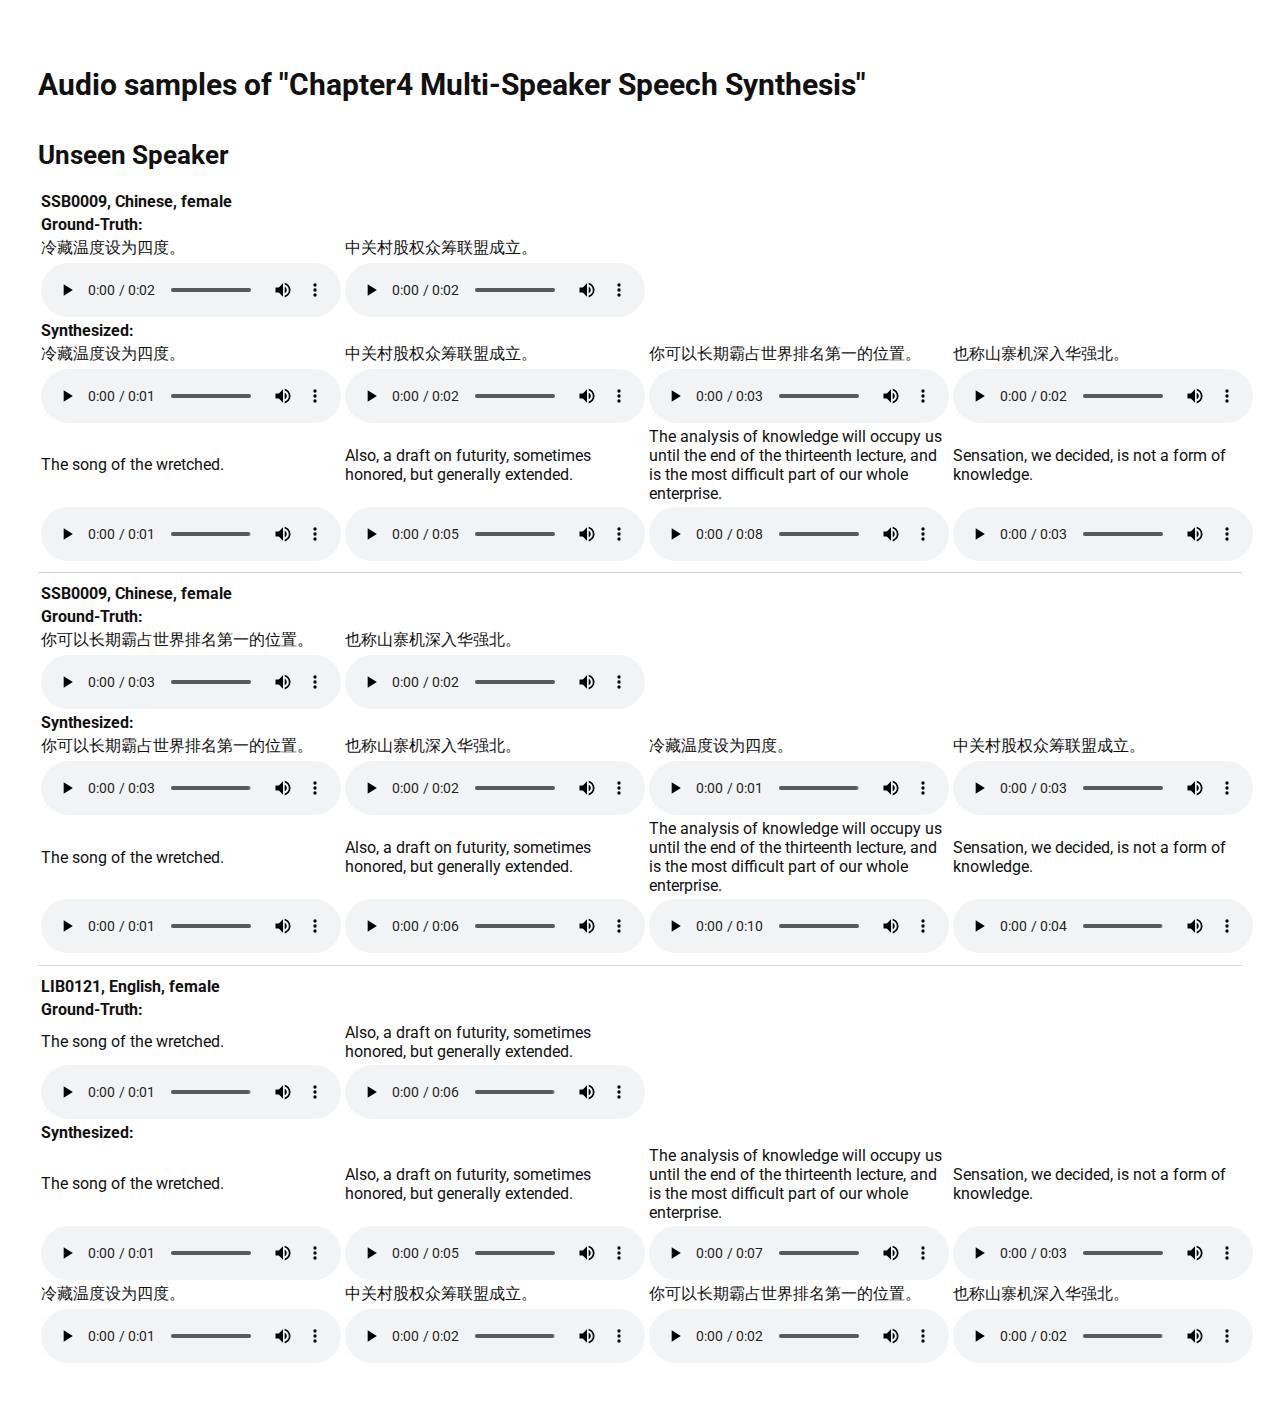
==== chapters/cross_language_multi_speaker_tts/index.html @ 000d426c "modify" ====
<html>

<head>
  <meta charset="UTF-8">
  <title>Audio samples of "Chapter4 Multi-Speaker Speech Synthesis"</title>
  <link rel="stylesheet" type="text/css" href="../../stylesheet.css" />
</head>

<body>
  <article>
    <header>
      <h1>Audio samples of "Chapter4 Multi-Speaker Speech Synthesis"</h1>
    </header>
  </article>
  <h2>Unseen Speaker</h2>
    <table>
      <thead>
        <tr>
            <td colspan="4"><span><b>SSB0009, Chinese, female</b></td></span>
        </tr>
        <tr>
          <td colspan="4"><span><b>Ground-Truth:</b></span></td>
        </tr>
        <tr>
          <td>冷藏温度设为四度。</td>
          <td>中关村股权众筹联盟成立。</td>
        </tr>
      </thead>
      <tbody>
        <tr>
          <td style="text-align: center"><audio controls="controls">
              <source src="demo/ref_wavs/SSB0009/SSB0009-00027.wav" type="audio/wav"></audio></td>
          <td style="text-align: center"><audio controls="controls">
              <source src="demo/ref_wavs/SSB0009/SSB0009-00033.wav" type="audio/wav"></audio></td>
        </tr>
        <tr>
          <td colspan="4"><span><b>Synthesized:</b></span></td>
        </tr>
        <tr>
          <td>冷藏温度设为四度。</td>
          <td>中关村股权众筹联盟成立。</td>
          <td>你可以长期霸占世界排名第一的位置。</td>
          <td>也称山寨机深入华强北。</td>
        </tr>
        <tr>
            <td style="text-align: center"><audio controls="controls">
                <source src="demo/syn_wavs/SSB0009/SSB0009-00027.wav" type="audio/wav"></audio></td>
            <td style="text-align: center"><audio controls="controls">
                <source src="demo/syn_wavs/SSB0009/SSB0009-00033.wav" type="audio/wav"></audio></td>
            <td><audio controls="">
                <source src="demo/syn_wavs/SSB0009/SSB1448-00017.wav" type="audio/wav"></audio></td>
            <td><audio controls="">
                <source src="demo/syn_wavs/SSB0009/SSB1448-00083.wav" type="audio/wav"></audio></td>
        </tr>
        <tr>
          <td>The song of the wretched.</td>
          <td>Also, a draft on futurity, sometimes honored, but generally extended.</td>
          <td>The analysis of knowledge will occupy us until the end of the thirteenth lecture, and is the most difficult part of our whole enterprise.</td>
          <td>Sensation, we decided, is not a form of knowledge.</td>
        </tr>
        <tr>
          <td><audio controls="">
              <source src="demo/syn_wavs/SSB0009/LIB0121-121726_000022_000003.wav" type="audio/wav"></audio></td>
          <td><audio controls="">
              <source src="demo/syn_wavs/SSB0009/LIB0121-121726_000034_000001.wav" type="audio/wav"></audio></td>
          <td><audio controls="">
              <source src="demo/syn_wavs/SSB0009/LIB8230-279154_000002_000001.wav" type="audio/wav"></audio></td>
          <td><audio controls="">
              <source src="demo/syn_wavs/SSB0009/LIB8230-279154_000003_000003.wav" type="audio/wav"></audio></td>
        </tr>
      </tbody>
    </table>
    <hr>

    <!-- ############## -->
    <table>
      <thead>
        <tr>
            <td colspan="4"><span><b>SSB0009, Chinese, female</b></td></span>
        </tr>
        <tr>
          <td colspan="4"><span><b>Ground-Truth:</b></span></td>
        </tr>
        <tr>
          <td>你可以长期霸占世界排名第一的位置。</td>
          <td>也称山寨机深入华强北。</td>
        </tr>
      </thead>
      <tbody>
        <tr>
          <td style="text-align: center"><audio controls="controls">
              <source src="demo/ref_wavs/SSB1448/SSB1448-00017.wav" type="audio/wav"></audio></td>
          <td style="text-align: center"><audio controls="controls">
              <source src="demo/ref_wavs/SSB1448/SSB1448-00083.wav" type="audio/wav"></audio></td>
        </tr>
        <tr>
          <td colspan="4"><span><b>Synthesized:</b></span></td>
        </tr>
        <tr>
          <td>你可以长期霸占世界排名第一的位置。</td>
          <td>也称山寨机深入华强北。</td>
          <td>冷藏温度设为四度。</td>
          <td>中关村股权众筹联盟成立。</td>
        </tr>
        <tr>
          <td><audio controls="">
            <source src="demo/syn_wavs/SSB1448/SSB1448-00017.wav" type="audio/wav"></audio></td>
          <td><audio controls="">
            <source src="demo/syn_wavs/SSB1448/SSB1448-00083.wav" type="audio/wav"></audio></td>
          <td style="text-align: center"><audio controls="controls">
            <source src="demo/syn_wavs/SSB1448/SSB0009-00027.wav" type="audio/wav"></audio></td>
          <td style="text-align: center"><audio controls="controls">
            <source src="demo/syn_wavs/SSB1448/SSB0009-00033.wav" type="audio/wav"></audio></td>

        </tr>
        <tr>
          <td>The song of the wretched.</td>
          <td>Also, a draft on futurity, sometimes honored, but generally extended.</td>
          <td>The analysis of knowledge will occupy us until the end of the thirteenth lecture, and is the most difficult part of our whole enterprise.</td>
          <td>Sensation, we decided, is not a form of knowledge.</td>
        </tr>
        <tr>
          <td><audio controls="">
              <source src="demo/syn_wavs/SSB1448/LIB0121-121726_000022_000003.wav" type="audio/wav"></audio></td>
          <td><audio controls="">
              <source src="demo/syn_wavs/SSB1448/LIB0121-121726_000034_000001.wav" type="audio/wav"></audio></td>
          <td><audio controls="">
              <source src="demo/syn_wavs/SSB1448/LIB8230-279154_000002_000001.wav" type="audio/wav"></audio></td>
          <td><audio controls="">
              <source src="demo/syn_wavs/SSB1448/LIB8230-279154_000003_000003.wav" type="audio/wav"></audio></td>
        </tr>
      </tbody>
    </table>
    <hr>
    <!-- ############## -->
    <table>
      <thead>
        <tr>
            <td colspan="4"><span><b>LIB0121, English, female</b></td></span>
        </tr>
        <tr>
          <td colspan="4"><span><b>Ground-Truth:</b></span></td>
        </tr>
        <tr>
          <td>The song of the wretched.</td>
          <td>Also, a draft on futurity, sometimes honored, but generally extended.</td>
        </tr>
      </thead>
      <tbody>
        <tr>
          <td style="text-align: center"><audio controls="controls">
              <source src="demo/ref_wavs/LIB0121/LIB0121-121726_000022_000003.wav" type="audio/wav"></audio></td>
          <td style="text-align: center"><audio controls="controls">
              <source src="demo/ref_wavs/LIB0121/LIB0121-121726_000034_000001.wav" type="audio/wav"></audio></td>
        </tr>
        <tr>
          <td colspan="4"><span><b>Synthesized:</b></span></td>
        </tr>
        <tr>
          <td>The song of the wretched.</td>
          <td>Also, a draft on futurity, sometimes honored, but generally extended.</td>
          <td>The analysis of knowledge will occupy us until the end of the thirteenth lecture, and is the most difficult part of our whole enterprise.</td>
          <td>Sensation, we decided, is not a form of knowledge.</td>
        </tr>
        <tr>
          <td style="text-align: center"><audio controls="controls">
            <source src="demo/syn_wavs/LIB0121/LIB0121-121726_000022_000003.wav" type="audio/wav"></audio></td>
          <td style="text-align: center"><audio controls="controls">
            <source src="demo/syn_wavs/LIB0121/LIB0121-121726_000034_000001.wav" type="audio/wav"></audio></td>
          <td style="text-align: center"><audio controls="controls">
            <source src="demo/syn_wavs/LIB0121/LIB8230-279154_000002_000001.wav" type="audio/wav"></audio></td>
          <td style="text-align: center"><audio controls="controls">
            <source src="demo/syn_wavs/LIB0121/LIB8230-279154_000003_000003.wav" type="audio/wav"></audio></td>
  
        </tr>
        <tr>
          <td>冷藏温度设为四度。</td>
          <td>中关村股权众筹联盟成立。</td>
          <td>你可以长期霸占世界排名第一的位置。</td>
          <td>也称山寨机深入华强北。</td>        
        </tr>
        <tr>
          <td style="text-align: center"><audio controls="controls">
            <source src="demo/syn_wavs/LIB0121/SSB0009-00027.wav" type="audio/wav"></audio></td>
          <td style="text-align: center"><audio controls="controls">
            <source src="demo/syn_wavs/LIB0121/SSB0009-00033.wav" type="audio/wav"></audio></td>
          <td><audio controls="">
            <source src="demo/syn_wavs/LIB0121/SSB1448-00017.wav" type="audio/wav"></audio></td>
          <td><audio controls="">
            <source src="demo/syn_wavs/LIB0121/SSB1448-00083.wav" type="audio/wav"></audio></td>
    </tr>
      </tbody>
    </table>
</body>

</html>
---- stylesheet.css ----
@import url('https://fonts.googleapis.com/css?family=Roboto:400,400i,700');
body {
    font-family: 'Roboto', Arial, sans-serif;
    /* margin: 0% 15%; */
    padding: 50px 30px;
    background: #fff;
    color: #111;
    font-size: 17px;
    /* font-family: sans-serif; */
    font-weight: 400;
    line-height: 1.8;
    overflow-x: hidden;
    -webkit-font-smoothing: antialiased;
}


h1 {
    font-size: 1.75em;
}

h2 {
    margin-bottom: 0.4em;
}

hr {
    height: 0.5px;
    border-width: 0;
    color: lightgray;
    background-color: lightgray
}

.paper_title {
  font-style: italic;
}
.paper_date {
  font-weight: bold;
}
#toc_container {
  background: #f9f9f9 none repeat scroll 0 0;
  border: 1px solid #aaa;
  display: table;
  font-size: 95%;
  padding-top: 20px;
  padding-left: 20px;
  padding-right: 20px;
  padding-bottom: 8px;
  width: auto;
}
.toc_title {
  font-weight: 700;
  font-size: 18pt;
  text-align: left;
}
#toc_container ul  {
  list-style: outside none none !important; margin-left: -40px;
}
.h2_explainer {
  margin-bottom: 2px;
}
h3 {
  margin-bottom: 2px;
}
.h3_explainer {
  padding-bottom: 10px;
  padding-top: 5px;
}
.transcript {
  font-style: italic;
}
.text_e2e {
  font-style: italic;
  color: #666666;
  font-size: 11pt;
}

/* padding causes text to overlap buttons on e2e page */
.text_gst {
  font-style: italic;
  color: #666666;
  font-size: 11pt;
  padding-bottom: 10px;
  padding-top: 15px;
}

/* for e2e page */
td.reference {
  text-wrap: overflow;
  min-width: 500px;
  max-width: 500px;
}
td.reference button {
  margin-left: 10px;
}
td.algorithm {
  text-align: right;
}
#player {
  position: fixed;
  top: 0;
  right: 0;
}
td.synthesis {
  text-align:center;
}
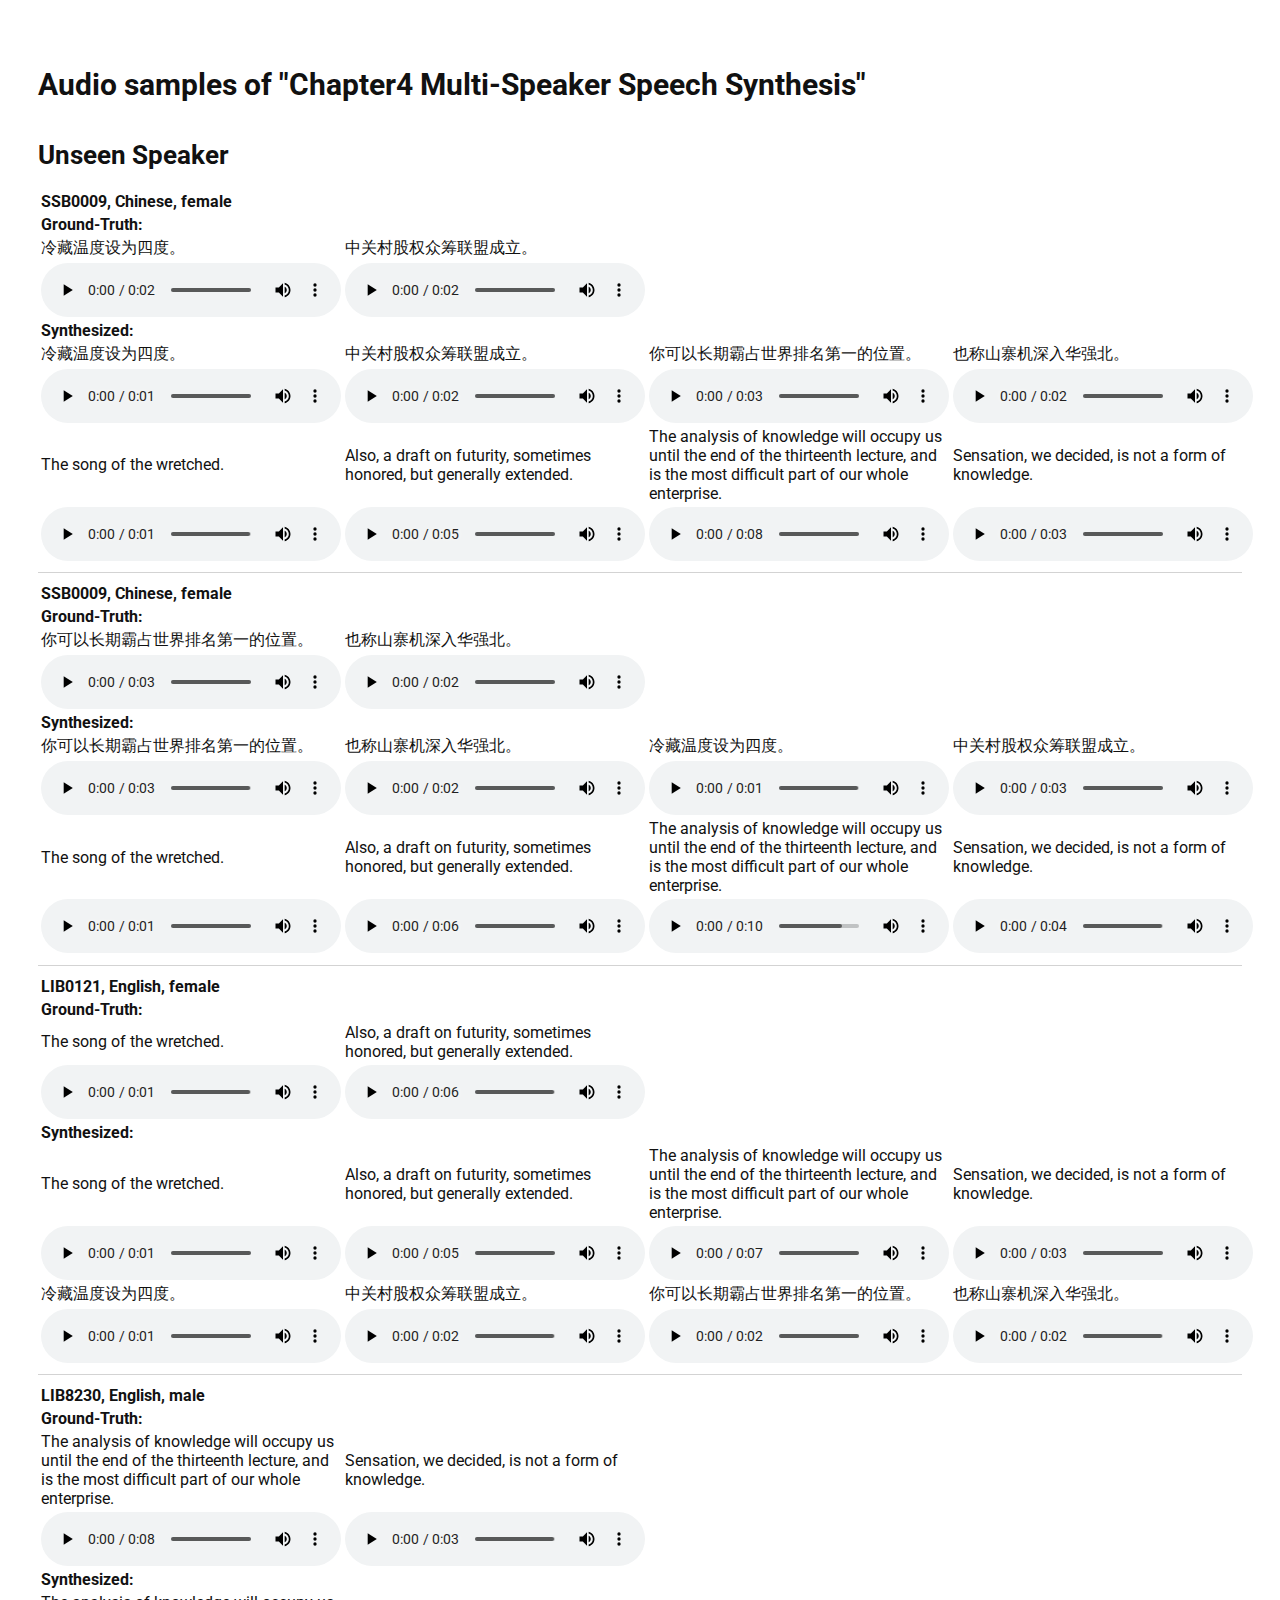
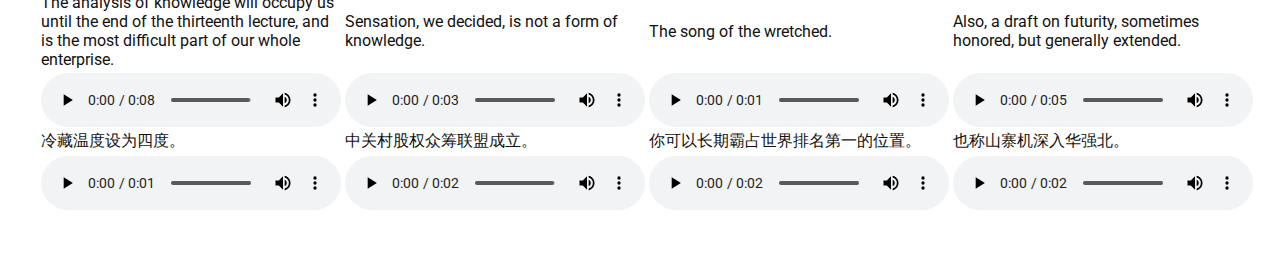
==== commit 90915f65: "modify" ====
--- a/chapters/cross_language_multi_speaker_tts/index.html
+++ b/chapters/cross_language_multi_speaker_tts/index.html
@@ -191,6 +191,65 @@
     </tr>
       </tbody>
     </table>
+    <hr>
+    <!-- ############## -->
+    <table>
+      <thead>
+        <tr>
+            <td colspan="4"><span><b>LIB8230, English, male</b></td></span>
+        </tr>
+        <tr>
+          <td colspan="4"><span><b>Ground-Truth:</b></span></td>
+        </tr>
+        <tr>
+          <td>The analysis of knowledge will occupy us until the end of the thirteenth lecture, and is the most difficult part of our whole enterprise.</td>
+          <td>Sensation, we decided, is not a form of knowledge.</td>
+        </tr>
+      </thead>
+      <tbody>
+        <tr>
+          <td style="text-align: center"><audio controls="controls">
+              <source src="demo/ref_wavs/LIB8230/LIB8230-279154_000002_000001.wav" type="audio/wav"></audio></td>
+          <td style="text-align: center"><audio controls="controls">
+              <source src="demo/ref_wavs/LIB8230/LIB8230-279154_000003_000003.wav" type="audio/wav"></audio></td>
+        </tr>
+        <tr>
+          <td colspan="4"><span><b>Synthesized:</b></span></td>
+        </tr>
+        <tr>
+          <td>The analysis of knowledge will occupy us until the end of the thirteenth lecture, and is the most difficult part of our whole enterprise.</td>
+          <td>Sensation, we decided, is not a form of knowledge.</td>
+          <td>The song of the wretched.</td>
+          <td>Also, a draft on futurity, sometimes honored, but generally extended.</td>
+        </tr>
+        <tr>
+          <td style="text-align: center"><audio controls="controls">
+            <source src="demo/syn_wavs/LIB8230/LIB8230-279154_000002_000001.wav" type="audio/wav"></audio></td>
+          <td style="text-align: center"><audio controls="controls">
+            <source src="demo/syn_wavs/LIB8230/LIB8230-279154_000003_000003.wav" type="audio/wav"></audio></td>
+          <td style="text-align: center"><audio controls="controls">
+            <source src="demo/syn_wavs/LIB8230/LIB0121-121726_000022_000003.wav" type="audio/wav"></audio></td>
+          <td style="text-align: center"><audio controls="controls">
+            <source src="demo/syn_wavs/LIB8230/LIB0121-121726_000034_000001.wav" type="audio/wav"></audio></td>
+        </tr>
+        <tr>
+          <td>冷藏温度设为四度。</td>
+          <td>中关村股权众筹联盟成立。</td>
+          <td>你可以长期霸占世界排名第一的位置。</td>
+          <td>也称山寨机深入华强北。</td>        
+        </tr>
+        <tr>
+          <td style="text-align: center"><audio controls="controls">
+            <source src="demo/syn_wavs/LIB8230/SSB0009-00027.wav" type="audio/wav"></audio></td>
+          <td style="text-align: center"><audio controls="controls">
+            <source src="demo/syn_wavs/LIB8230/SSB0009-00033.wav" type="audio/wav"></audio></td>
+          <td><audio controls="">
+            <source src="demo/syn_wavs/LIB8230/SSB1448-00017.wav" type="audio/wav"></audio></td>
+          <td><audio controls="">
+            <source src="demo/syn_wavs/LIB8230/SSB1448-00083.wav" type="audio/wav"></audio></td>
+    </tr>
+      </tbody>
+    </table>
 </body>
 
 </html>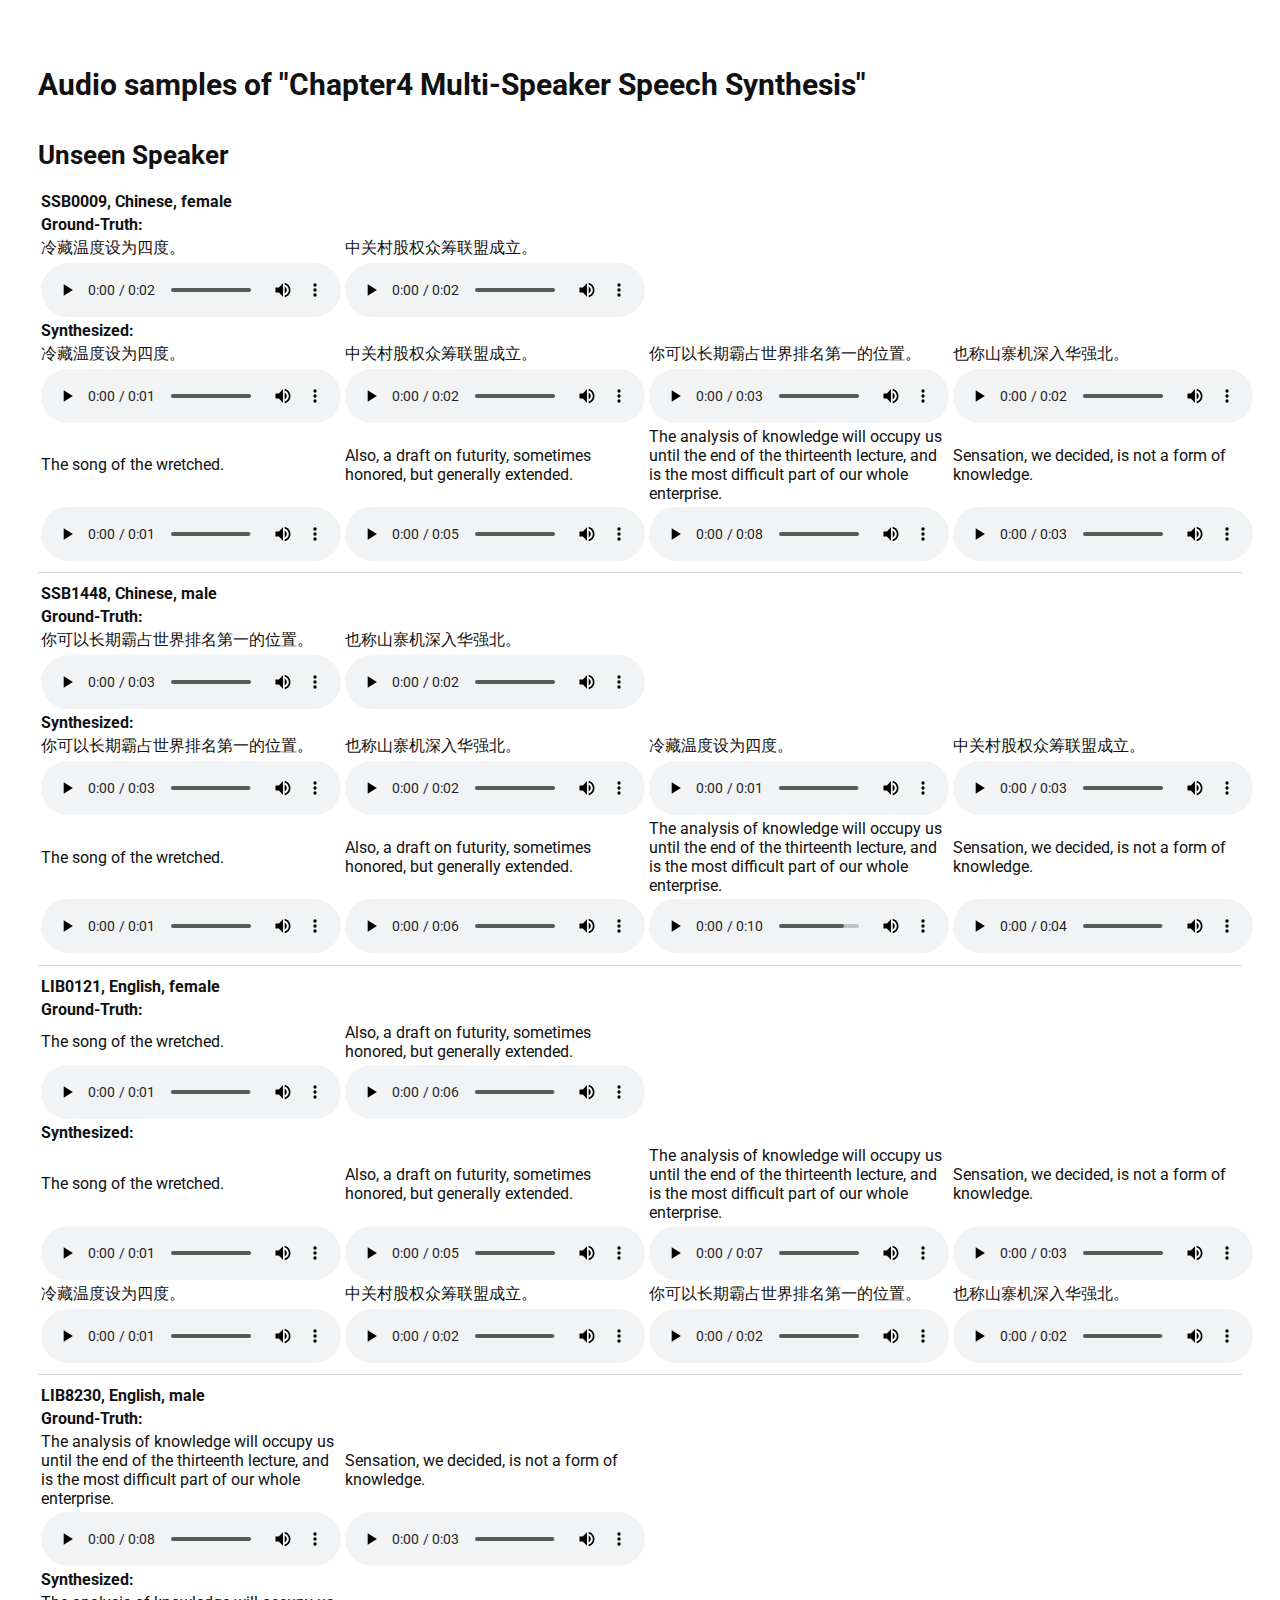
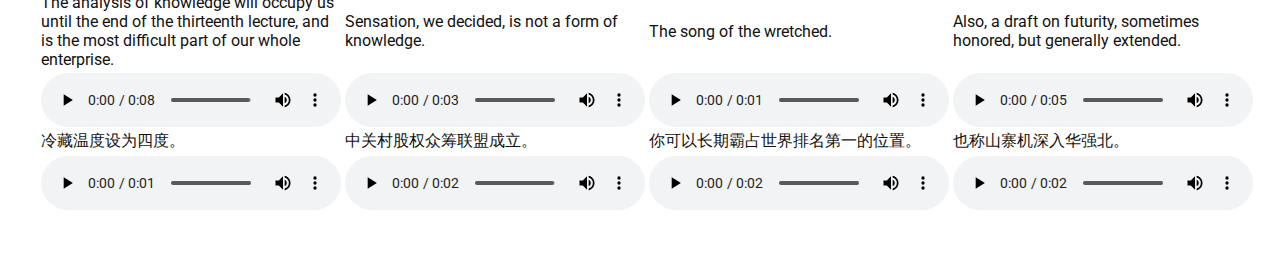
==== commit e45954ae: "modify" ====
--- a/chapters/cross_language_multi_speaker_tts/index.html
+++ b/chapters/cross_language_multi_speaker_tts/index.html
@@ -76,7 +76,7 @@
     <table>
       <thead>
         <tr>
-            <td colspan="4"><span><b>SSB0009, Chinese, female</b></td></span>
+            <td colspan="4"><span><b>SSB1448, Chinese, male</b></td></span>
         </tr>
         <tr>
           <td colspan="4"><span><b>Ground-Truth:</b></span></td>
